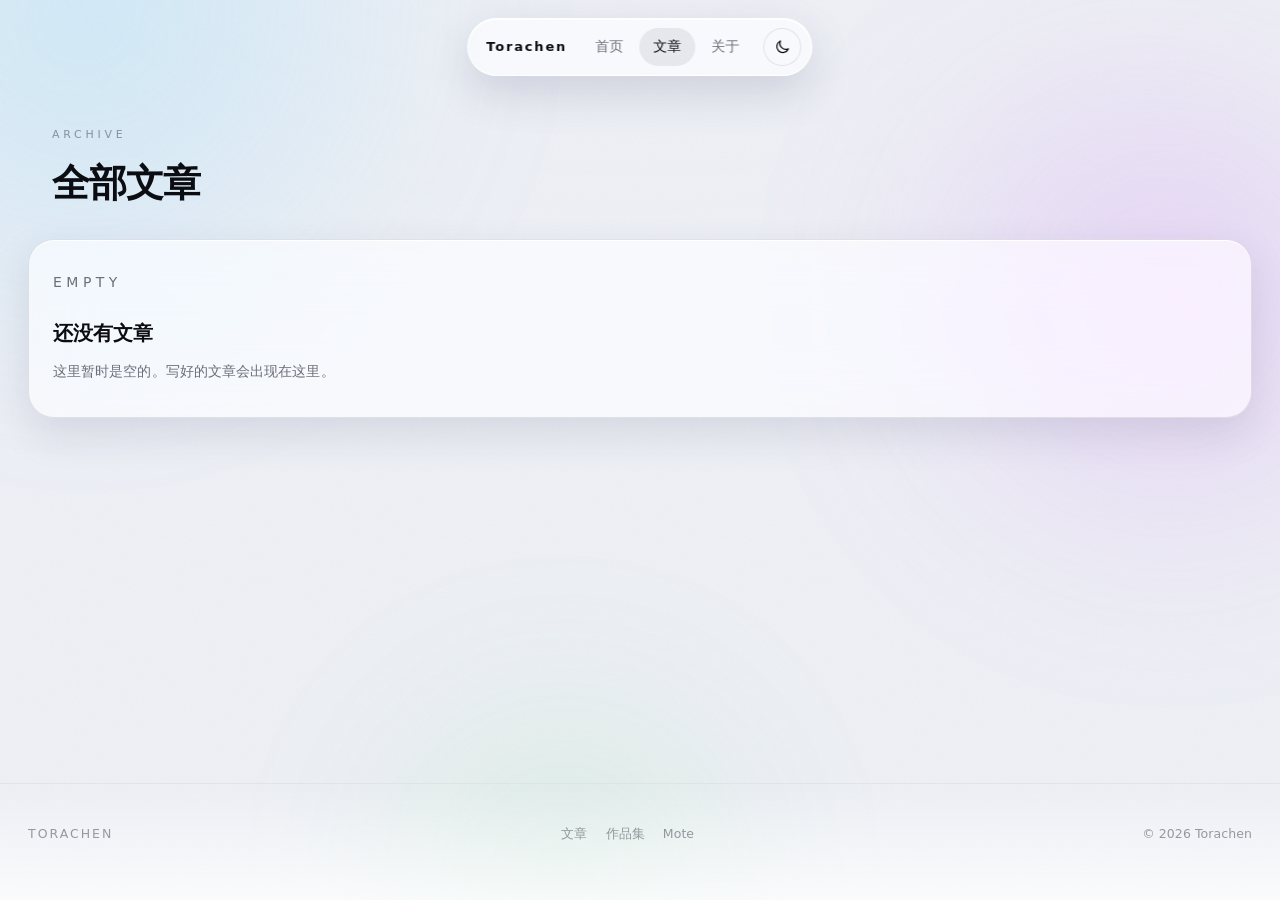
==== blog/index.html @ 9cfd5e5e "New blog home with iOS-style hero; move portfolio to /portfolio/" ====
<!DOCTYPE html>
<html lang="zh-CN">
<head>
<meta charset="utf-8">
<meta name="build" content="20261121030124">
<meta name="viewport" content="width=device-width,initial-scale=1,viewport-fit=cover">
<title>Torachen · 全部文章</title>
<meta name="description" content="浏览器、界面与手绘。记录产品设计、工程实践与反复打磨的细节。">
<meta name="theme-color" content="#07080b">
<meta property="og:title" content="Torachen · 全部文章">
<meta property="og:description" content="浏览器、界面与手绘。记录产品设计、工程实践与反复打磨的细节。">
<meta property="og:type" content="website">
<link rel="icon" href="/assets/favicon.svg" type="image/svg+xml">
<link rel="stylesheet" href="/assets/site.css?v=20261121030124">
<link rel="stylesheet" href="/assets/pygments.css?v=20261121030124">
<script>try{var t=localStorage.getItem('theme');if(!t){t=(window.matchMedia&&matchMedia('(prefers-color-scheme: light)').matches)?'light':'dark';}document.documentElement.dataset.theme=t;}catch(e){document.documentElement.dataset.theme='dark';}</script>

</head>
<body class="">
<div class="site-bg" aria-hidden="true">
  <span class="blob b1"></span><span class="blob b2"></span><span class="blob b3"></span>
  <span class="grain"></span>
</div>
<header class="island" id="island">
  <a class="brand" href="/" aria-label="返回首页"><b>Torachen</b></a>
  <nav class="links" aria-label="主导航">
    <a href="/">首页</a>
    <a href="/blog/">文章</a>
    <a href="/#about">关于</a>
  </nav>
  <button class="theme" id="themeToggle" type="button" aria-label="切换深浅色">
    <svg viewBox="0 0 24 24" width="18" height="18" aria-hidden="true"><path class="sun" d="M12 4V2m0 20v-2m8-8h2M2 12h2m13.66-5.66 1.42-1.42M4.92 19.08l1.42-1.42m0-11.32L4.92 4.92m14.16 14.16-1.42-1.42" stroke="currentColor" stroke-width="1.7" stroke-linecap="round"/><circle class="sun" cx="12" cy="12" r="4" stroke="currentColor" stroke-width="1.7" fill="none"/><path class="moon" d="M20 14.5A8 8 0 0 1 9.5 4a8 8 0 1 0 10.5 10.5Z" stroke="currentColor" stroke-width="1.7" fill="none" stroke-linejoin="round"/></svg>
  </button>
</header>

<main class="page">
  <section class="list-head">
    <p class="eyebrow reveal">ARCHIVE</p>
    <h1 class="reveal" style="--i:1">全部文章</h1>
    
  </section>
  <div class="posts" id="posts">
    <div class="empty-state glass reveal">
  <p class="kicker">EMPTY</p>
  <h3>还没有文章</h3>
  <p>这里暂时是空的。写好的文章会出现在这里。</p>
</div>
  </div>
  <p class="empty" id="empty" hidden>没有找到匹配的文章，换个关键词试试。</p>
  <div class="list-json" id="json" data-src="/data/posts.json"></div>
</main>
<footer class="footer">
  <div class="footer-inner">
    <div class="f-brand">TORACHEN</div>
    <div class="f-links">
      <a href="/blog/">文章</a><a href="/portfolio/">作品集</a><a href="https://toracheng.github.io/Mote" target="_blank" rel="noopener">Mote</a>
    </div>
    <div class="f-copy">© 2026 Torachen</div>
  </div>
</footer>
<script src="/assets/site.js?v=20261121030124" defer></script>
</body>
</html>
---- assets/site.css ----
/* ============================================================
   TorachenG — liquid-glass blog
   iOS 26/27 flavoured: frosted layers, specular edges, springs
   ============================================================ */
:root{
  --bg:#06070a;
  --bg-soft:#0a0c11;
  --text:#f5f7fc;
  --muted:rgba(236,241,255,.64);
  --faint:rgba(236,241,255,.4);
  --line:rgba(255,255,255,.1);
  --glass:rgba(255,255,255,.055);
  --glass-2:rgba(255,255,255,.1);
  --glass-3:rgba(255,255,255,.16);
  --accent:#5ac8fa;
  --accent-2:#bf5af2;
  --mint:#30d158;
  --orange:#ff9f0a;
  --shadow:0 30px 80px rgba(0,0,0,.55);
  --radius:28px;
  --spring:cubic-bezier(.34,1.56,.64,1);
  --spring-soft:cubic-bezier(.22,.9,.24,1);
  --ease-out:cubic-bezier(.22,.61,.36,1);
  --nav-h:58px;
  --maxw:1720px;
}
html[data-theme="light"]{
  --bg:#eef0f6;
  --bg-soft:#f7f8fc;
  --text:#0b0d12;
  --muted:rgba(22,26,38,.62);
  --faint:rgba(22,26,38,.42);
  --line:rgba(18,22,34,.1);
  --glass:rgba(255,255,255,.62);
  --glass-2:rgba(255,255,255,.78);
  --glass-3:rgba(255,255,255,.9);
  --shadow:0 26px 70px rgba(31,40,72,.16);
}
*{margin:0;padding:0;box-sizing:border-box}
[hidden]{display:none!important}
html{-webkit-text-size-adjust:100%}
body{
  display:flex;flex-direction:column;min-height:100vh;
  background:var(--bg);color:var(--text);
  font-family:-apple-system,BlinkMacSystemFont,"SF Pro Text","Segoe UI Variable","Segoe UI","PingFang SC","Hiragino Sans GB","Microsoft YaHei",system-ui,sans-serif;
  font-size:16px;line-height:1.6;letter-spacing:.005em;
  -webkit-font-smoothing:antialiased;text-rendering:optimizeLegibility;
  overflow-x:hidden;min-height:100vh;
}
a{color:inherit;text-decoration:none}
::selection{background:rgba(90,200,250,.32)}
:focus-visible{outline:2px solid var(--accent);outline-offset:3px;border-radius:8px}

/* ---------- ambient background ---------- */
.site-bg{position:fixed;inset:0;z-index:0;overflow:hidden;pointer-events:none;background:radial-gradient(120% 90% at 50% -20%,rgba(255,255,255,.05),transparent 60%)}
.blob{position:absolute;border-radius:50%;filter:blur(90px);opacity:.55;will-change:transform}
.b1{width:52vw;height:52vw;left:-12vw;top:-18vw;background:radial-gradient(circle at 35% 35%,rgba(90,200,250,.55),rgba(90,200,250,0) 65%);animation:drift1 26s ease-in-out infinite alternate}
.b2{width:46vw;height:46vw;right:-10vw;top:6vh;background:radial-gradient(circle at 60% 40%,rgba(191,90,242,.45),rgba(191,90,242,0) 65%);animation:drift2 30s ease-in-out infinite alternate}
.b3{width:40vw;height:40vw;left:24vw;bottom:-18vw;background:radial-gradient(circle at 50% 50%,rgba(48,209,88,.28),rgba(48,209,88,0) 65%);animation:drift3 34s ease-in-out infinite alternate}
html[data-theme="light"] .blob{opacity:.5}
html[data-theme="light"] .b1{background:radial-gradient(circle at 35% 35%,rgba(90,200,250,.5),rgba(90,200,250,0) 65%)}
@keyframes drift1{from{transform:translate3d(0,0,0) scale(1)}to{transform:translate3d(6vw,4vh,0) scale(1.12)}}
@keyframes drift2{from{transform:translate3d(0,0,0) scale(1.1)}to{transform:translate3d(-5vw,6vh,0) scale(.95)}}
@keyframes drift3{from{transform:translate3d(0,0,0) scale(.95)}to{transform:translate3d(4vw,-5vh,0) scale(1.1)}}
.grain{position:absolute;inset:0;opacity:.05;mix-blend-mode:overlay;
  background-image:url("data:image/svg+xml,%3Csvg xmlns='http://www.w3.org/2000/svg' width='140' height='140'%3E%3Cfilter id='n'%3E%3CfeTurbulence type='fractalNoise' baseFrequency='.9' numOctaves='3'/%3E%3C/filter%3E%3Crect width='100%25' height='100%25' filter='url(%23n)'/%3E%3C/svg%3E")}

/* ---------- glass primitives ---------- */
.glass{
  position:relative;background:var(--glass);
  -webkit-backdrop-filter:blur(30px) saturate(180%);
  backdrop-filter:blur(30px) saturate(180%);
  border:1px solid var(--line);
  border-radius:var(--radius);
  box-shadow:inset 0 1px 0 rgba(255,255,255,.18),0 18px 50px rgba(0,0,0,.35);
}
html[data-theme="light"] .glass{box-shadow:inset 0 1px 0 #fff,0 16px 40px rgba(40,50,90,.12)}

/* ---------- island nav ---------- */
.island{
  position:fixed;z-index:50;left:50%;top:18px;transform:translateX(-50%);
  display:flex;align-items:center;gap:6px;padding:8px 10px 8px 18px;
  height:var(--nav-h);border-radius:999px;
  background:rgba(18,20,28,.5);
  -webkit-backdrop-filter:blur(26px) saturate(200%);
  backdrop-filter:blur(26px) saturate(200%);
  border:1px solid rgba(255,255,255,.12);
  box-shadow:0 18px 50px rgba(0,0,0,.45),inset 0 1px 0 rgba(255,255,255,.25);
  transition:height .45s var(--spring-soft),top .45s var(--spring-soft),background .45s,padding .45s var(--spring-soft),box-shadow .45s;
  will-change:height,top;
}
html[data-theme="light"] .island{background:rgba(255,255,255,.62);border-color:rgba(255,255,255,.9);box-shadow:0 16px 44px rgba(40,50,90,.16),inset 0 1px 0 #fff}
.island.scrolled{top:10px;height:48px;padding:5px 8px 5px 14px;background:rgba(14,16,22,.72);box-shadow:0 22px 60px rgba(0,0,0,.55),inset 0 1px 0 rgba(255,255,255,.22)}
html[data-theme="light"] .island.scrolled{background:rgba(255,255,255,.82)}
.brand{display:flex;align-items:center;gap:9px;font-size:13px;letter-spacing:.14em;font-weight:500;padding-right:8px}
.brand b{font-weight:600}
.brand-dot{width:9px;height:9px;border-radius:50%;background:linear-gradient(140deg,var(--accent),var(--accent-2));box-shadow:0 0 16px rgba(90,200,250,.8)}
.links{display:flex;align-items:center;gap:2px}
.links a{position:relative;padding:8px 14px;border-radius:999px;font-size:13.5px;color:var(--muted);white-space:nowrap;transition:color .25s,background .25s,transform .25s var(--spring)}
.links a.active{color:var(--text);background:rgba(255,255,255,.1)}
html[data-theme="light"] .links a.active{background:rgba(20,30,60,.08)}
.links a:hover{color:var(--text);background:rgba(255,255,255,.08);transform:translateY(-1px)}
html[data-theme="light"] .links a:hover{background:rgba(20,30,60,.06)}
.theme{margin-left:4px;width:38px;height:38px;border-radius:50%;border:1px solid var(--line);background:rgba(255,255,255,.06);color:var(--text);display:grid;place-items:center;cursor:pointer;transition:transform .3s var(--spring),background .25s}
.theme:hover{transform:rotate(-12deg) scale(1.06);background:rgba(255,255,255,.12)}
.theme:active{transform:scale(.92)}
html[data-theme="dark"] .theme .moon{display:none}
html[data-theme="light"] .theme .sun{display:none}


/* ---------- layout ---------- */
main{position:relative;z-index:1;flex:1 0 auto;width:100%}
.hero{max-width:var(--maxw);margin:0 auto;padding:clamp(120px,16vh,180px) 28px 40px}
.eyebrow{font-size:11px;letter-spacing:.34em;text-transform:uppercase;color:var(--faint);display:flex;align-items:center;gap:10px}
.eyebrow span{color:var(--accent)}
.hero h1{
  margin:22px 0 22px;font-weight:600;letter-spacing:-.035em;line-height:1.04;
  font-size:clamp(44px,6.6vw,88px);
  background:linear-gradient(180deg,#fff 30%,rgba(255,255,255,.86));
  -webkit-background-clip:text;background-clip:text;color:transparent;
}
html[data-theme="light"] .hero h1{background:linear-gradient(180deg,#0b0d12 30%,rgba(11,13,18,.8));-webkit-background-clip:text;background-clip:text}
.lede{color:var(--muted);font-size:clamp(15px,1.5vw,18px);max-width:620px;line-height:1.75}
.actions{display:grid;grid-template-columns:repeat(4,minmax(0,1fr));gap:14px;margin-top:44px;max-width:1300px}

/* ---------- action cards ---------- */
.action-card{
  position:relative;display:flex;align-items:center;gap:16px;padding:20px 22px;border-radius:26px;overflow:hidden;
  background:var(--glass);border:1px solid var(--line);
  -webkit-backdrop-filter:blur(28px) saturate(180%);backdrop-filter:blur(28px) saturate(180%);
  box-shadow:inset 0 1px 0 rgba(255,255,255,.18),0 18px 50px rgba(0,0,0,.35);
  transition:transform .5s var(--spring),box-shadow .5s,border-color .4s,background .4s;
  transform-style:preserve-3d;
}
.action-card::after{
  content:"";position:absolute;inset:0;border-radius:inherit;pointer-events:none;opacity:0;
  background:radial-gradient(320px circle at var(--mx,50%) var(--my,50%),rgba(255,255,255,.22),transparent 70%);
  transition:opacity .45s;
}
.action-card:hover{transform:translateY(-6px) scale(1.015);border-color:rgba(255,255,255,.26);box-shadow:inset 0 1px 0 rgba(255,255,255,.3),0 34px 80px rgba(0,0,0,.5)}
.action-card:hover::after{opacity:1}
.action-card:active{transform:translateY(-2px) scale(.985)}
html[data-theme="light"] .action-card{background:var(--glass-2);box-shadow:inset 0 1px 0 #fff,0 16px 40px rgba(40,50,90,.12);border-color:rgba(255,255,255,.9)}
.ac-glow{position:absolute;inset:-40% -10%;background:radial-gradient(60% 60% at 30% 20%,rgba(90,200,250,.16),transparent 70%);opacity:.8;pointer-events:none}
.ac-icon{width:46px;height:46px;flex:0 0 auto;border-radius:14px;display:grid;place-items:center;color:#fff;background:linear-gradient(140deg,rgba(90,200,250,.9),rgba(191,90,242,.85));box-shadow:0 10px 26px rgba(90,200,250,.35),inset 0 1px 0 rgba(255,255,255,.5)}
.ac-icon img{width:30px;height:30px;object-fit:contain;display:block}
.ac-icon.portfolio{color:#0b0d12;background:#fff;box-shadow:inset 0 0 0 1px rgba(0,0,0,.05),0 10px 24px rgba(0,0,0,.35)}
html[data-theme="light"] .ac-icon.portfolio{box-shadow:inset 0 0 0 1px rgba(18,24,40,.09),0 10px 22px rgba(40,50,90,.16)}
.ac-icon.github{color:#181717;background:#fff;box-shadow:inset 0 0 0 1px rgba(0,0,0,.05),0 10px 24px rgba(0,0,0,.35)}
.ac-icon.bilibili{color:#00a1d6;background:#fff;box-shadow:inset 0 0 0 1px rgba(0,0,0,.05),0 10px 24px rgba(0,0,0,.35)}
html[data-theme="light"] .ac-icon.github,html[data-theme="light"] .ac-icon.bilibili{box-shadow:inset 0 0 0 1px rgba(18,24,40,.09),0 10px 22px rgba(40,50,90,.16)}
.ac-icon.mote{background:#fff;box-shadow:inset 0 0 0 1px rgba(0,0,0,.05),0 10px 24px rgba(0,0,0,.35)}
html[data-theme="light"] .ac-icon.mote{background:#fff;box-shadow:inset 0 0 0 1px rgba(18,24,40,.09),0 10px 22px rgba(40,50,90,.16)}
.ac-body{display:flex;flex-direction:column;gap:4px;min-width:0}
.ac-body b{font-size:16.5px;font-weight:600;letter-spacing:.01em}
.ac-body i{font-style:normal;font-size:12px;color:var(--muted);white-space:nowrap;overflow:hidden;text-overflow:ellipsis}
.ac-arrow{margin-left:auto;font-size:15px;color:var(--faint);transition:transform .45s var(--spring),color .3s}
.action-card:hover .ac-arrow{transform:translate(3px,-3px);color:var(--text)}
.action-card.small{padding:16px 18px}
.action-card.small .ac-body b{font-size:15px}

/* ---------- sections ---------- */
.section{max-width:var(--maxw);margin:0 auto;padding:64px 28px}
.section-head{display:flex;align-items:flex-end;justify-content:space-between;gap:20px;margin-bottom:26px}
.section-head>div{padding-left:24px}
.kicker{font-size:11px;letter-spacing:.32em;color:var(--faint);text-transform:uppercase;margin-bottom:12px}
.section h2,.page h1{font-size:clamp(26px,3.2vw,38px);font-weight:600;letter-spacing:-.025em;line-height:1.15}
.more{font-size:13.5px;color:var(--muted);display:inline-flex;align-items:center;gap:8px;padding:10px 16px;border-radius:999px;border:1px solid var(--line);transition:transform .4s var(--spring),color .3s,background .3s}
.more span{transition:transform .4s var(--spring)}
.more:hover{color:var(--text);background:var(--glass);transform:translateY(-2px)}
.more:hover span{transform:translateX(4px)}

/* ---------- post cards ---------- */
.posts{display:grid;grid-template-columns:repeat(4,minmax(0,1fr));gap:16px}
.post-card{position:relative;border-radius:26px;border:1px solid var(--line);background:var(--glass);overflow:hidden;
  -webkit-backdrop-filter:blur(24px) saturate(170%);backdrop-filter:blur(24px) saturate(170%);
  box-shadow:inset 0 1px 0 rgba(255,255,255,.18),0 18px 50px rgba(0,0,0,.35);
  transition:transform .5s var(--spring),box-shadow .5s,border-color .4s;
}
.post-card::after{content:"";position:absolute;inset:0;pointer-events:none;opacity:0;background:radial-gradient(420px circle at var(--mx,50%) var(--my,50%),rgba(255,255,255,.16),transparent 70%);transition:opacity .4s}
.post-card:hover{transform:translateY(-7px) scale(1.012);border-color:rgba(255,255,255,.24);box-shadow:inset 0 1px 0 rgba(255,255,255,.25),0 36px 80px rgba(0,0,0,.45)}
.post-card:hover::after{opacity:1}
html[data-theme="light"] .post-card{background:var(--glass-2);box-shadow:inset 0 1px 0 #fff,0 16px 40px rgba(40,50,90,.12);border-color:rgba(255,255,255,.9)}
.pc-link{display:flex;flex-direction:column;height:100%;padding:24px;gap:12px}
.pc-meta{display:flex;align-items:center;gap:10px;font-size:11.5px;letter-spacing:.14em;color:var(--faint);text-transform:uppercase}
.pc-meta .dot,.meta .dot{width:3px;height:3px;border-radius:50%;background:currentColor;opacity:.6}
.pc-title{font-size:20px;line-height:1.35;font-weight:600;letter-spacing:-.01em;transition:color .3s}
.pc-excerpt{font-size:13.5px;line-height:1.7;color:var(--muted);flex:1}
.pc-foot{display:flex;align-items:center;justify-content:space-between;gap:12px;margin-top:6px}
.pc-tags{display:flex;flex-wrap:wrap;gap:6px}
.pc-arrow{color:var(--faint);transition:transform .45s var(--spring),color .3s}
.post-card:hover .pc-arrow{transform:translate(3px,-3px);color:var(--text)}

/* ---------- tags ---------- */
.tag{display:inline-flex;align-items:center;padding:4px 10px;border-radius:999px;font-size:11.5px;color:var(--muted);background:rgba(255,255,255,.06);border:1px solid var(--line);transition:background .3s,color .3s,transform .3s var(--spring)}
.tag:hover{color:var(--text);background:rgba(255,255,255,.12);transform:translateY(-1px)}
html[data-theme="light"] .tag{background:rgba(20,30,60,.05)}
.tag.static{pointer-events:none}
.tag-cloud{display:flex;flex-wrap:wrap;gap:10px}
.chip{padding:9px 16px;border-radius:999px;border:1px solid var(--line);background:var(--glass);color:var(--muted);font-size:13px;cursor:pointer;transition:transform .35s var(--spring),background .3s,color .3s,border-color .3s}
.chip:hover{transform:translateY(-2px);color:var(--text);background:rgba(255,255,255,.1)}
.chip.active{color:#05202e;background:linear-gradient(140deg,var(--accent),#7be0ff);border-color:transparent;font-weight:600}
html[data-theme="light"] .chip{background:rgba(255,255,255,.7)}
html[data-theme="light"] .chip.active{color:#05202e}

/* ---------- about ---------- */
.about-card{display:grid;grid-template-columns:1.55fr .45fr;align-items:center;gap:30px;padding:44px;border-radius:32px;border:1px solid var(--line);background:var(--glass);-webkit-backdrop-filter:blur(30px) saturate(170%);backdrop-filter:blur(30px) saturate(170%);box-shadow:inset 0 1px 0 rgba(255,255,255,.18),var(--shadow);overflow:hidden}
.about-text h2{margin-bottom:14px}
.about-text p{color:var(--muted);font-size:15px;line-height:1.85}
.bio p{margin-top:12px}
.bio p:first-child{margin-top:0}
.bio .impress{color:rgba(240,244,255,.86)}
html[data-theme="light"] .bio .impress{color:rgba(16,20,32,.82)}
.socials{display:flex;gap:12px;margin-top:26px}
.btn{display:inline-flex;align-items:center;gap:8px;padding:12px 20px;border-radius:999px;font-size:13.5px;font-weight:500;color:#04121b;background:linear-gradient(140deg,#a6ecff,var(--accent));border:1px solid rgba(255,255,255,.45);box-shadow:inset 0 1px 0 rgba(255,255,255,.55),0 12px 30px rgba(90,200,250,.35);transition:transform .4s var(--spring),box-shadow .4s,border-color .3s}
.btn:hover{transform:translateY(-2px);box-shadow:0 18px 40px rgba(90,200,250,.45)}
.btn:active{transform:scale(.97)}
.btn.ghost{background:var(--glass);color:var(--text);border:1px solid var(--line);box-shadow:inset 0 1px 0 rgba(255,255,255,.12)}
.about-avatar{position:relative;display:grid;place-items:center;padding:8px}
.about-avatar img{display:block;width:min(200px,100%);height:auto;aspect-ratio:1/1;border-radius:50%;object-fit:cover;background:#10131a;
  border:1px solid rgba(255,255,255,.28);
  box-shadow:0 30px 70px rgba(0,0,0,.55),inset 0 0 0 1px rgba(255,255,255,.14);
  transition:transform .6s var(--spring),box-shadow .6s}
.about-avatar::before{content:"";position:absolute;inset:2%;border-radius:50%;z-index:-1;
  background:conic-gradient(from 210deg,rgba(90,200,250,.5),rgba(191,90,242,.45),rgba(48,209,88,.35),rgba(90,200,250,.5));
  filter:blur(34px);opacity:.5}
.about-avatar:hover img{transform:scale(1.02) rotate(-1deg);box-shadow:0 36px 80px rgba(0,0,0,.6),inset 0 0 0 1px rgba(255,255,255,.2)}
html[data-theme="light"] .about-avatar img{border-color:rgba(255,255,255,.9);box-shadow:0 24px 60px rgba(40,50,90,.2),inset 0 0 0 1px #fff}

/* ---------- footer ---------- */
.footer{position:relative;z-index:1;margin-top:auto;padding:40px 28px 56px;border-top:1px solid var(--line);background:linear-gradient(180deg,transparent,rgba(0,0,0,.22))}
html[data-theme="light"] .footer{background:linear-gradient(180deg,transparent,rgba(255,255,255,.75))}
.footer-inner{max-width:var(--maxw);margin:0 auto;display:flex;flex-wrap:wrap;gap:16px 30px;align-items:center;justify-content:space-between;font-size:12.5px;color:var(--faint)}
.f-brand{letter-spacing:.16em;text-transform:uppercase}
.f-brand span{margin:0 8px;color:var(--accent)}
.f-links{display:flex;gap:18px}
.f-links a{transition:color .25s}
.f-links a:hover{color:var(--text)}

/* ---------- archive / search ---------- */
.page{max-width:var(--maxw);margin:0 auto;padding:clamp(110px,14vh,160px) 28px 40px}
.list-head h1{margin:18px 0 14px}
.list-head>.eyebrow,.list-head>h1,.list-head>.lede{padding-left:24px}
.search-wrap{position:relative;margin-top:34px;display:flex;align-items:center;gap:12px;padding:0 18px;height:58px;border-radius:999px;border:1px solid var(--line);background:var(--glass);-webkit-backdrop-filter:blur(28px) saturate(180%);backdrop-filter:blur(28px) saturate(180%);box-shadow:inset 0 1px 0 rgba(255,255,255,.18),0 18px 50px rgba(0,0,0,.3);transition:border-color .3s,box-shadow .3s,transform .4s var(--spring)}
.search-wrap:focus-within{border-color:rgba(90,200,250,.55);box-shadow:inset 0 1px 0 rgba(255,255,255,.25),0 22px 60px rgba(0,0,0,.38),0 0 0 4px rgba(90,200,250,.12);transform:translateY(-1px)}
.search-wrap .s-icon{color:var(--faint);flex:0 0 auto}
.search-wrap input{flex:1;background:none;border:0;outline:none;color:var(--text);font-size:15px;font-family:inherit}
.search-wrap input::placeholder{color:var(--faint)}
.search-wrap kbd{font-family:inherit;font-size:11px;color:var(--faint);border:1px solid var(--line);padding:3px 7px;border-radius:7px}
.chips{display:flex;flex-wrap:wrap;gap:8px;margin-top:18px}
.list-head + .posts{margin-top:34px}
#empty{padding:60px 0;text-align:center;color:var(--faint)}
.hidden{display:none!important}


/* ---------- empty state ---------- */
.empty-state{grid-column:1/-1;display:flex;flex-direction:column;align-items:flex-start;gap:10px;padding:30px 24px 32px;border-radius:26px}
.empty-state h3{font-size:20px;font-weight:600}
.empty-state p{color:var(--muted);font-size:14px;max-width:520px;line-height:1.8}
.empty-state .btn{margin-top:10px}

/* ---------- article ---------- */
.progress{position:fixed;left:0;top:0;height:2px;width:0;z-index:60;background:linear-gradient(90deg,var(--accent),var(--accent-2));box-shadow:0 0 12px rgba(90,200,250,.7)}
.article-wrap{position:relative;z-index:1;max-width:var(--maxw);margin:0 auto;padding:clamp(110px,14vh,150px) 28px 20px}
.article-head{max-width:1160px}
.back{font-size:12.5px;color:var(--faint);transition:color .25s}
.back:hover{color:var(--text)}
.article-head h1{font-size:clamp(32px,4.4vw,54px);line-height:1.12;letter-spacing:-.03em;font-weight:600;margin:18px 0 20px}
.meta{display:flex;align-items:center;flex-wrap:wrap;gap:10px;font-size:12px;color:var(--faint);letter-spacing:.1em;text-transform:uppercase}
.meta .tag{text-transform:none;letter-spacing:0}
.article-body{display:grid;grid-template-columns:minmax(0,1fr) 240px;gap:64px;margin-top:40px;align-items:start}
.prose{max-width:1280px;font-size:17px;line-height:1.9;color:rgba(240,244,255,.88)}
html[data-theme="light"] .prose{color:rgba(16,20,32,.88)}
.prose h2{font-size:26px;line-height:1.3;letter-spacing:-.02em;margin:52px 0 16px;font-weight:600;color:var(--text)}
.prose h3{font-size:20px;margin:34px 0 12px;font-weight:600;color:var(--text)}
.prose p{margin:16px 0}
.prose a{color:var(--accent);text-decoration:underline;text-decoration-color:rgba(90,200,250,.35);text-underline-offset:3px;transition:text-decoration-color .25s}
.prose a:hover{text-decoration-color:var(--accent)}
.prose ul,.prose ol{margin:16px 0 16px 4px;padding-left:22px}
.prose li{margin:8px 0}
.prose li::marker{color:var(--accent)}
.prose blockquote{margin:26px 0;padding:16px 20px;border-left:2px solid var(--accent);border-radius:0 14px 14px 0;background:rgba(90,200,250,.07);color:var(--muted)}
.prose code{font-family:ui-monospace,SFMono-Regular,"SF Mono",Menlo,Consolas,monospace;font-size:.9em;padding:2px 6px;border-radius:6px;background:rgba(255,255,255,.08);border:1px solid var(--line)}
.hl{background:transparent!important;padding:0!important;margin:0!important}
.prose pre{margin:22px 0;padding:20px 22px;border-radius:18px;overflow:auto;background:#0b0e14;color:#e6edf3;border:1px solid rgba(255,255,255,.08);box-shadow:inset 0 1px 0 rgba(255,255,255,.06),0 18px 40px rgba(0,0,0,.35)}
html[data-theme="light"] .prose pre{background:#0b0e14;color:#e6edf3}
.prose pre code{background:none;border:0;padding:0;font-size:13.5px;line-height:1.75;color:inherit}
.prose img{max-width:100%;border-radius:18px;margin:22px 0}
.prose hr{border:0;height:1px;background:var(--line);margin:44px 0}
.prose table{width:100%;border-collapse:collapse;margin:22px 0;font-size:14.5px}
.prose th,.prose td{padding:10px 12px;border-bottom:1px solid var(--line);text-align:left}
.prose th{color:var(--faint);font-weight:500;font-size:12px;letter-spacing:.08em;text-transform:uppercase}
.toc{position:sticky;top:96px;font-size:13px;color:var(--muted);border-left:1px solid var(--line);padding-left:18px}
.toc-title{font-size:10.5px;letter-spacing:.3em;text-transform:uppercase;color:var(--faint);margin-bottom:12px}
.toc ul{list-style:none;padding:0;margin:0}
.toc ul ul{padding-left:12px;margin-top:4px}
.toc li{margin:7px 0}
.toc a{color:var(--muted);transition:color .25s}
.toc a:hover{color:var(--text)}
.pager{display:grid;grid-template-columns:1fr 1fr;gap:16px;margin:72px 0 40px;max-width:1160px}
.pager-link{display:flex;flex-direction:column;gap:8px;padding:22px 24px;border-radius:22px;border:1px solid var(--line);background:var(--glass);-webkit-backdrop-filter:blur(20px) saturate(160%);backdrop-filter:blur(20px) saturate(160%);transition:transform .45s var(--spring),border-color .3s,background .3s}
.pager-link:hover{transform:translateY(-4px);border-color:rgba(255,255,255,.24);background:rgba(255,255,255,.08)}
.pager-link span{font-size:11px;letter-spacing:.2em;text-transform:uppercase;color:var(--faint)}
.pager-link b{font-size:15px;font-weight:500;line-height:1.4}
.pager-link.next{text-align:right;align-items:flex-end}


/* article figures (image layout) */
.prose .fig{display:flex;flex-direction:column;gap:10px;margin:28px 0}
.prose .fig img{width:100%;border-radius:16px;margin:0;display:block}
.prose .fig figcaption{font-size:13px;color:var(--faint);text-align:center}
.prose .fig-center{align-items:center}
.prose .fig-center figcaption{text-align:center}
.prose .fig-left{align-items:flex-start}
.prose .fig-left figcaption{text-align:left}
.prose .fig-right{align-items:flex-end}
.prose .fig-right figcaption{text-align:right}
.prose .fig-25 img{width:25%}
.prose .fig-40 img{width:40%}
.prose .fig-60 img{width:60%}
.prose .fig-75 img{width:75%}
.prose .fig-100 img{width:100%}

/* ---------- misc pages ---------- */
.notfound{min-height:70vh;display:flex;flex-direction:column;justify-content:center}
.notfound h1{font-size:clamp(40px,6vw,72px);margin:16px 0 14px}
.notfound .actions{max-width:640px}

/* ---------- reveal ---------- */
.reveal{opacity:0;translate:0 28px;scale:.985}
.reveal.in{animation:riseIn .9s var(--spring-soft) both;animation-delay:calc(var(--i,0)*80ms)}
@keyframes riseIn{from{opacity:0;translate:0 28px;scale:.985}to{opacity:1;translate:0 0;scale:1}}

/* ---------- view transitions ---------- */
@view-transition{navigation:auto}
::view-transition-old(root){animation:vtOut .28s ease both}
::view-transition-new(root){animation:vtIn .5s var(--spring-soft) both}
@keyframes vtOut{to{opacity:0;transform:translateY(-10px) scale(.995)}}
@keyframes vtIn{from{opacity:0;transform:translateY(16px) scale(.995)}}

/* ---------- responsive ---------- */
@media (max-width:1180px){
  .actions{grid-template-columns:repeat(2,minmax(0,1fr));max-width:760px}
}
@media (max-width:1100px){
  .posts{grid-template-columns:repeat(3,minmax(0,1fr))}
}
@media (max-width:880px){
  .posts{grid-template-columns:repeat(2,minmax(0,1fr))}
  .article-body{grid-template-columns:minmax(0,1fr)}
  .toc{display:none}
  .about-card{grid-template-columns:1fr;padding:32px}
  .about-orb{height:200px}
}
@media (max-width:640px){
  .island{padding:6px 8px 6px 14px;height:52px}
  .island .links a{padding:7px 10px;font-size:12.5px}
  .brand b{display:none}
  .hero{padding-top:112px}
  .actions{grid-template-columns:1fr;max-width:100%}
  .posts{grid-template-columns:1fr}
  .section{padding:48px 20px}
  .page,.article-wrap{padding-left:20px;padding-right:20px}
  .pager{grid-template-columns:1fr}
  .pager-link.next{text-align:left;align-items:flex-start}
  .footer-inner{flex-direction:column;align-items:flex-start}
  .wide-only{display:none}
}
@media (max-width:430px){
  .hero h1{font-size:40px;letter-spacing:-.03em}
  .island{gap:2px;padding:5px 6px 5px 12px}
  .island .links a{padding:7px 8px;font-size:12px}
  .theme{width:34px;height:34px}
}
@media (prefers-reduced-motion:reduce){
  .reveal{opacity:1;translate:none;scale:none}
  .reveal.in{animation:none}
  .blob,.about-orb{animation:none}
  ::view-transition-old(root),::view-transition-new(root){animation:none}
}
---- assets/pygments.css ----
pre { line-height: 125%; }
td.linenos .normal { color: #6e7681; background-color: #0d1117; padding-left: 5px; padding-right: 5px; }
span.linenos { color: #6e7681; background-color: #0d1117; padding-left: 5px; padding-right: 5px; }
td.linenos .special { color: #e6edf3; background-color: #6e7681; padding-left: 5px; padding-right: 5px; }
span.linenos.special { color: #e6edf3; background-color: #6e7681; padding-left: 5px; padding-right: 5px; }
.hl .hll { background-color: #6e7681 }
.hl { background: #0d1117; color: #E6EDF3 }
.hl .c { color: #8B949E; font-style: italic } /* Comment */
.hl .err { color: #F85149 } /* Error */
.hl .esc { color: #E6EDF3 } /* Escape */
.hl .g { color: #E6EDF3 } /* Generic */
.hl .k { color: #FF7B72 } /* Keyword */
.hl .l { color: #A5D6FF } /* Literal */
.hl .n { color: #E6EDF3 } /* Name */
.hl .o { color: #FF7B72; font-weight: bold } /* Operator */
.hl .x { color: #E6EDF3 } /* Other */
.hl .p { color: #E6EDF3 } /* Punctuation */
.hl .ch { color: #8B949E; font-style: italic } /* Comment.Hashbang */
.hl .cm { color: #8B949E; font-style: italic } /* Comment.Multiline */
.hl .cp { color: #8B949E; font-weight: bold; font-style: italic } /* Comment.Preproc */
.hl .cpf { color: #8B949E; font-style: italic } /* Comment.PreprocFile */
.hl .c1 { color: #8B949E; font-style: italic } /* Comment.Single */
.hl .cs { color: #8B949E; font-weight: bold; font-style: italic } /* Comment.Special */
.hl .gd { color: #FFA198; background-color: #490202 } /* Generic.Deleted */
.hl .ge { color: #E6EDF3; font-style: italic } /* Generic.Emph */
.hl .ges { color: #E6EDF3; font-weight: bold; font-style: italic } /* Generic.EmphStrong */
.hl .gr { color: #FFA198 } /* Generic.Error */
.hl .gh { color: #79C0FF; font-weight: bold } /* Generic.Heading */
.hl .gi { color: #56D364; background-color: #0F5323 } /* Generic.Inserted */
.hl .go { color: #8B949E } /* Generic.Output */
.hl .gp { color: #8B949E } /* Generic.Prompt */
.hl .gs { color: #E6EDF3; font-weight: bold } /* Generic.Strong */
.hl .gu { color: #79C0FF } /* Generic.Subheading */
.hl .gt { color: #FF7B72 } /* Generic.Traceback */
.hl .g-Underline { color: #E6EDF3; text-decoration: underline } /* Generic.Underline */
.hl .kc { color: #79C0FF } /* Keyword.Constant */
.hl .kd { color: #FF7B72 } /* Keyword.Declaration */
.hl .kn { color: #FF7B72 } /* Keyword.Namespace */
.hl .kp { color: #79C0FF } /* Keyword.Pseudo */
.hl .kr { color: #FF7B72 } /* Keyword.Reserved */
.hl .kt { color: #FF7B72 } /* Keyword.Type */
.hl .ld { color: #79C0FF } /* Literal.Date */
.hl .m { color: #A5D6FF } /* Literal.Number */
.hl .s { color: #A5D6FF } /* Literal.String */
.hl .na { color: #E6EDF3 } /* Name.Attribute */
.hl .nb { color: #E6EDF3 } /* Name.Builtin */
.hl .nc { color: #F0883E; font-weight: bold } /* Name.Class */
.hl .no { color: #79C0FF; font-weight: bold } /* Name.Constant */
.hl .nd { color: #D2A8FF; font-weight: bold } /* Name.Decorator */
.hl .ni { color: #FFA657 } /* Name.Entity */
.hl .ne { color: #F0883E; font-weight: bold } /* Name.Exception */
.hl .nf { color: #D2A8FF; font-weight: bold } /* Name.Function */
.hl .nl { color: #79C0FF; font-weight: bold } /* Name.Label */
.hl .nn { color: #FF7B72 } /* Name.Namespace */
.hl .nx { color: #E6EDF3 } /* Name.Other */
.hl .py { color: #79C0FF } /* Name.Property */
.hl .nt { color: #7EE787 } /* Name.Tag */
.hl .nv { color: #79C0FF } /* Name.Variable */
.hl .ow { color: #FF7B72; font-weight: bold } /* Operator.Word */
.hl .pm { color: #E6EDF3 } /* Punctuation.Marker */
.hl .w { color: #6E7681 } /* Text.Whitespace */
.hl .mb { color: #A5D6FF } /* Literal.Number.Bin */
.hl .mf { color: #A5D6FF } /* Literal.Number.Float */
.hl .mh { color: #A5D6FF } /* Literal.Number.Hex */
.hl .mi { color: #A5D6FF } /* Literal.Number.Integer */
.hl .mo { color: #A5D6FF } /* Literal.Number.Oct */
.hl .sa { color: #79C0FF } /* Literal.String.Affix */
.hl .sb { color: #A5D6FF } /* Literal.String.Backtick */
.hl .sc { color: #A5D6FF } /* Literal.String.Char */
.hl .dl { color: #79C0FF } /* Literal.String.Delimiter */
.hl .sd { color: #A5D6FF } /* Literal.String.Doc */
.hl .s2 { color: #A5D6FF } /* Literal.String.Double */
.hl .se { color: #79C0FF } /* Literal.String.Escape */
.hl .sh { color: #79C0FF } /* Literal.String.Heredoc */
.hl .si { color: #A5D6FF } /* Literal.String.Interpol */
.hl .sx { color: #A5D6FF } /* Literal.String.Other */
.hl .sr { color: #79C0FF } /* Literal.String.Regex */
.hl .s1 { color: #A5D6FF } /* Literal.String.Single */
.hl .ss { color: #A5D6FF } /* Literal.String.Symbol */
.hl .bp { color: #E6EDF3 } /* Name.Builtin.Pseudo */
.hl .fm { color: #D2A8FF; font-weight: bold } /* Name.Function.Magic */
.hl .vc { color: #79C0FF } /* Name.Variable.Class */
.hl .vg { color: #79C0FF } /* Name.Variable.Global */
.hl .vi { color: #79C0FF } /* Name.Variable.Instance */
.hl .vm { color: #79C0FF } /* Name.Variable.Magic */
.hl .il { color: #A5D6FF } /* Literal.Number.Integer.Long */
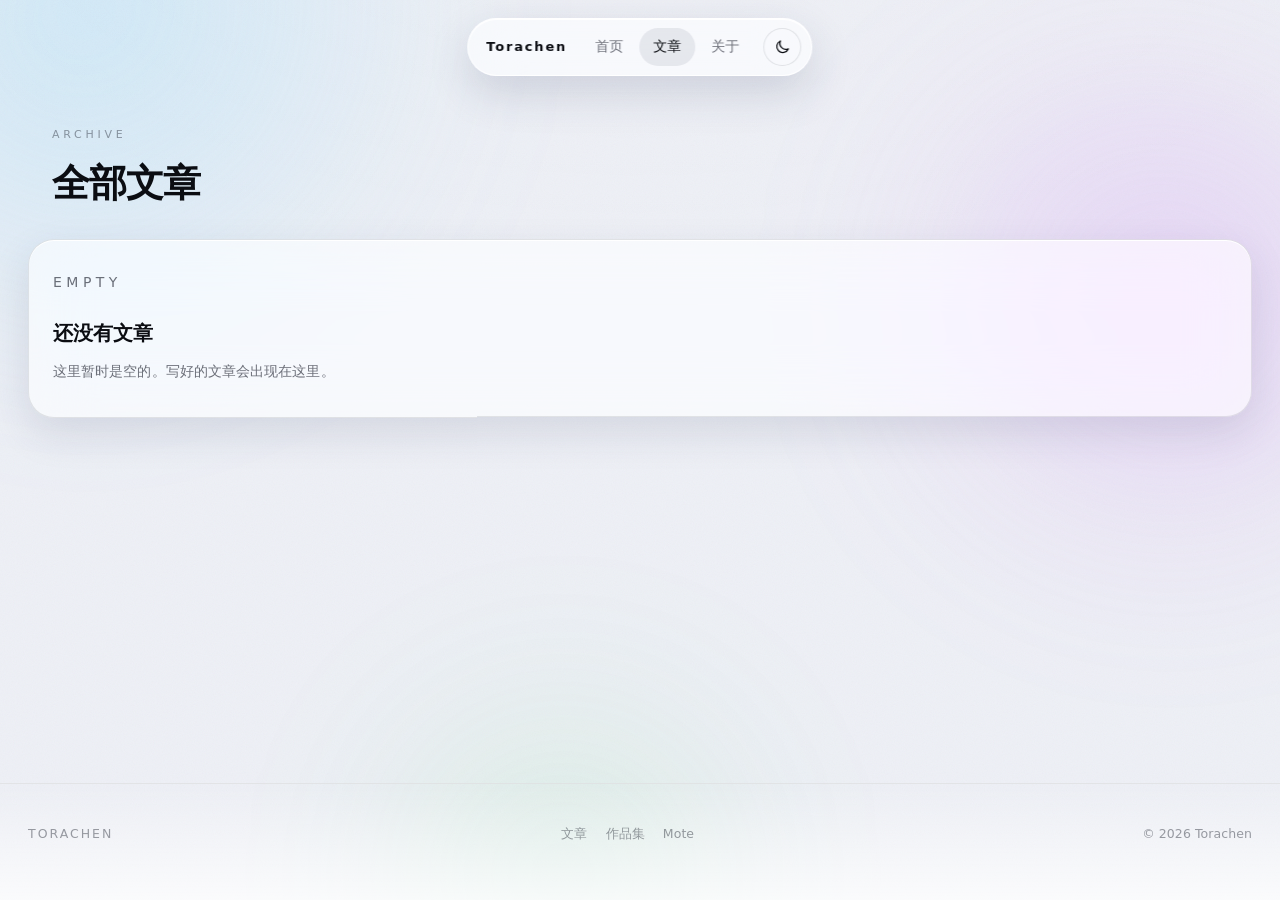
==== commit 2a22ee53: "New blog home with iOS-style hero; move portfolio to /portfolio/" ====
--- a/blog/index.html
+++ b/blog/index.html
@@ -2,7 +2,7 @@
 <html lang="zh-CN">
 <head>
 <meta charset="utf-8">
-<meta name="build" content="20261121030124">
+<meta name="build" content="20261121031711">
 <meta name="viewport" content="width=device-width,initial-scale=1,viewport-fit=cover">
 <title>Torachen · 全部文章</title>
 <meta name="description" content="浏览器、界面与手绘。记录产品设计、工程实践与反复打磨的细节。">
@@ -11,8 +11,8 @@
 <meta property="og:description" content="浏览器、界面与手绘。记录产品设计、工程实践与反复打磨的细节。">
 <meta property="og:type" content="website">
 <link rel="icon" href="/assets/favicon.svg" type="image/svg+xml">
-<link rel="stylesheet" href="/assets/site.css?v=20261121030124">
-<link rel="stylesheet" href="/assets/pygments.css?v=20261121030124">
+<link rel="stylesheet" href="/assets/site.css?v=20261121031711">
+<link rel="stylesheet" href="/assets/pygments.css?v=20261121031711">
 <script>try{var t=localStorage.getItem('theme');if(!t){t=(window.matchMedia&&matchMedia('(prefers-color-scheme: light)').matches)?'light':'dark';}document.documentElement.dataset.theme=t;}catch(e){document.documentElement.dataset.theme='dark';}</script>
 
 </head>
@@ -58,6 +58,6 @@
     <div class="f-copy">© 2026 Torachen</div>
   </div>
 </footer>
-<script src="/assets/site.js?v=20261121030124" defer></script>
+<script src="/assets/site.js?v=20261121031711" defer></script>
 </body>
 </html>
--- a/assets/site.css
+++ b/assets/site.css
@@ -332,9 +332,6 @@
 @keyframes riseIn{from{opacity:0;translate:0 28px;scale:.985}to{opacity:1;translate:0 0;scale:1}}
 
 /* ---------- view transitions ---------- */
-@view-transition{navigation:auto}
-::view-transition-old(root){animation:vtOut .28s ease both}
-::view-transition-new(root){animation:vtIn .5s var(--spring-soft) both}
 @keyframes vtOut{to{opacity:0;transform:translateY(-10px) scale(.995)}}
 @keyframes vtIn{from{opacity:0;transform:translateY(16px) scale(.995)}}
 
@@ -353,9 +350,9 @@
   .about-orb{height:200px}
 }
 @media (max-width:640px){
-  .island{padding:6px 8px 6px 14px;height:52px}
+  .island{padding:6px 10px;height:52px}
   .island .links a{padding:7px 10px;font-size:12.5px}
-  .brand b{display:none}
+  .island .brand{display:none}
   .hero{padding-top:112px}
   .actions{grid-template-columns:1fr;max-width:100%}
   .posts{grid-template-columns:1fr}
@@ -368,7 +365,7 @@
 }
 @media (max-width:430px){
   .hero h1{font-size:40px;letter-spacing:-.03em}
-  .island{gap:2px;padding:5px 6px 5px 12px}
+  .island{gap:2px;padding:5px 8px}
   .island .links a{padding:7px 8px;font-size:12px}
   .theme{width:34px;height:34px}
 }
@@ -376,5 +373,24 @@
   .reveal{opacity:1;translate:none;scale:none}
   .reveal.in{animation:none}
   .blob,.about-orb{animation:none}
-  ::view-transition-old(root),::view-transition-new(root){animation:none}
-}
+}
+
+/* ---------- mobile perf / old WebView fallbacks ---------- */
+@media (max-width:640px){
+  .blob{display:none}
+  .island,.glass,.action-card,.post-card,.search-wrap,.editor-form,.preview-body,
+  .pager-link,.about-card,.toolbar,.dropdown .menu{
+    -webkit-backdrop-filter:blur(12px) saturate(150%);
+    backdrop-filter:blur(12px) saturate(150%);
+  }
+}
+@supports not ((backdrop-filter: blur(1px)) or (-webkit-backdrop-filter: blur(1px))){
+  .island{background:rgba(16,18,26,.94)}
+  .glass,.action-card,.post-card,.search-wrap,.editor-form,.preview-body,.pager-link,.about-card{background:rgba(18,20,28,.9)}
+  .dropdown .menu{background:rgba(18,20,28,.96)}
+  html[data-theme="light"] .island{background:rgba(255,255,255,.96)}
+  html[data-theme="light"] .glass,html[data-theme="light"] .action-card,html[data-theme="light"] .post-card,
+  html[data-theme="light"] .search-wrap,html[data-theme="light"] .editor-form,html[data-theme="light"] .preview-body,
+  html[data-theme="light"] .pager-link,html[data-theme="light"] .about-card{background:rgba(255,255,255,.94)}
+  html[data-theme="light"] .dropdown .menu{background:rgba(255,255,255,.98)}
+}
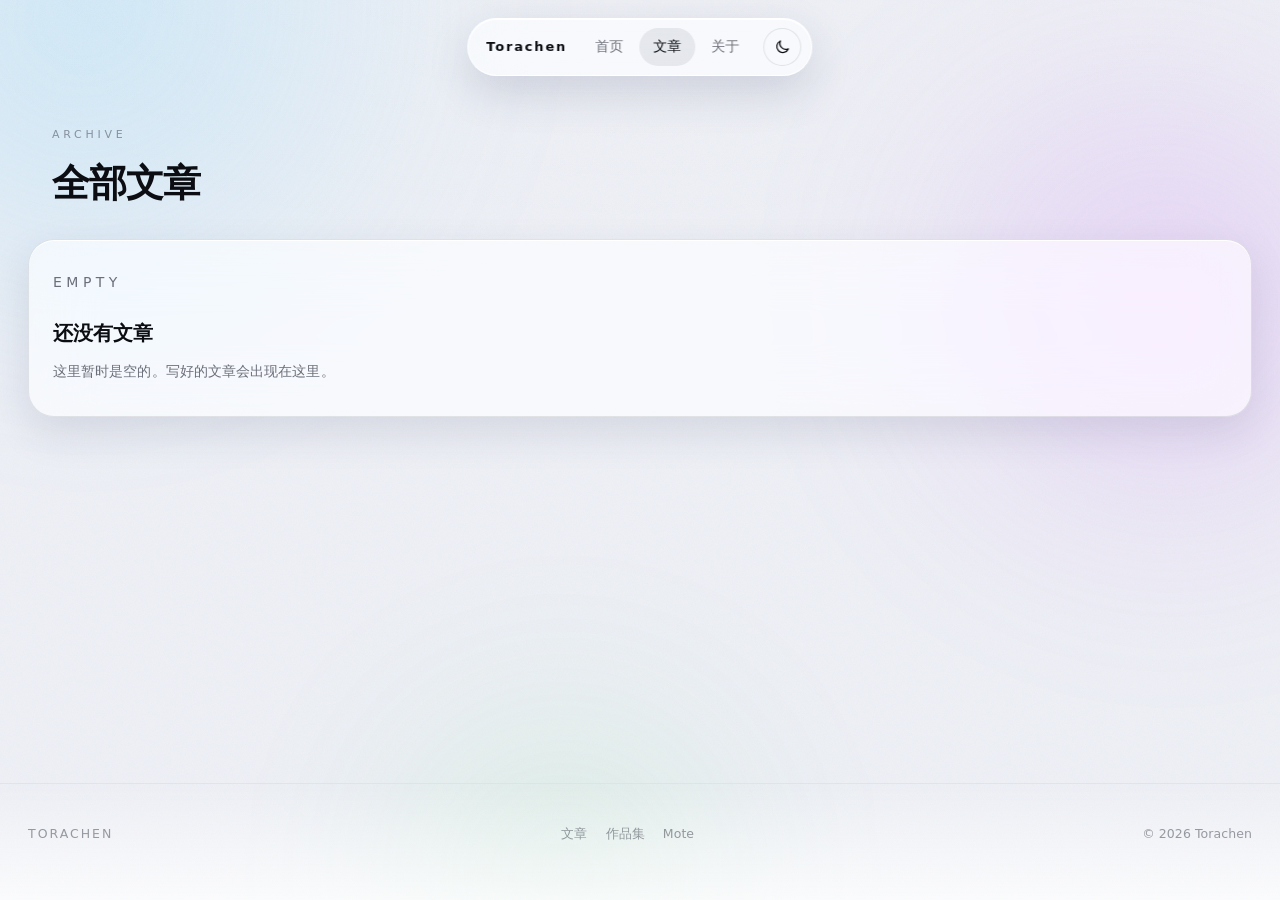
==== commit 3d5cb467: "New blog home with iOS-style hero; move portfolio to /portfolio/" ====
--- a/blog/index.html
+++ b/blog/index.html
@@ -2,7 +2,7 @@
 <html lang="zh-CN">
 <head>
 <meta charset="utf-8">
-<meta name="build" content="20261121031711">
+<meta name="build" content="20261121143733">
 <meta name="viewport" content="width=device-width,initial-scale=1,viewport-fit=cover">
 <title>Torachen · 全部文章</title>
 <meta name="description" content="浏览器、界面与手绘。记录产品设计、工程实践与反复打磨的细节。">
@@ -11,8 +11,8 @@
 <meta property="og:description" content="浏览器、界面与手绘。记录产品设计、工程实践与反复打磨的细节。">
 <meta property="og:type" content="website">
 <link rel="icon" href="/assets/favicon.svg" type="image/svg+xml">
-<link rel="stylesheet" href="/assets/site.css?v=20261121031711">
-<link rel="stylesheet" href="/assets/pygments.css?v=20261121031711">
+<link rel="stylesheet" href="/assets/site.css?v=20261121143733">
+<link rel="stylesheet" href="/assets/pygments.css?v=20261121143733">
 <script>try{var t=localStorage.getItem('theme');if(!t){t=(window.matchMedia&&matchMedia('(prefers-color-scheme: light)').matches)?'light':'dark';}document.documentElement.dataset.theme=t;}catch(e){document.documentElement.dataset.theme='dark';}</script>
 
 </head>
@@ -58,6 +58,6 @@
     <div class="f-copy">© 2026 Torachen</div>
   </div>
 </footer>
-<script src="/assets/site.js?v=20261121031711" defer></script>
+<script src="/assets/site.js?v=20261121143733" defer></script>
 </body>
 </html>
--- a/assets/site.css
+++ b/assets/site.css
@@ -162,7 +162,7 @@
 /* ---------- sections ---------- */
 .section{max-width:var(--maxw);margin:0 auto;padding:64px 28px}
 .section-head{display:flex;align-items:flex-end;justify-content:space-between;gap:20px;margin-bottom:26px}
-.section-head>div{padding-left:24px}
+.section-head>div{padding-left:44px}
 .kicker{font-size:11px;letter-spacing:.32em;color:var(--faint);text-transform:uppercase;margin-bottom:12px}
 .section h2,.page h1{font-size:clamp(26px,3.2vw,38px);font-weight:600;letter-spacing:-.025em;line-height:1.15}
 .more{font-size:13.5px;color:var(--muted);display:inline-flex;align-items:center;gap:8px;padding:10px 16px;border-radius:999px;border:1px solid var(--line);transition:transform .4s var(--spring),color .3s,background .3s}
@@ -347,6 +347,7 @@
   .article-body{grid-template-columns:minmax(0,1fr)}
   .toc{display:none}
   .about-card{grid-template-columns:1fr;padding:32px}
+  .section-head>div{padding-left:32px}
   .about-orb{height:200px}
 }
 @media (max-width:640px){
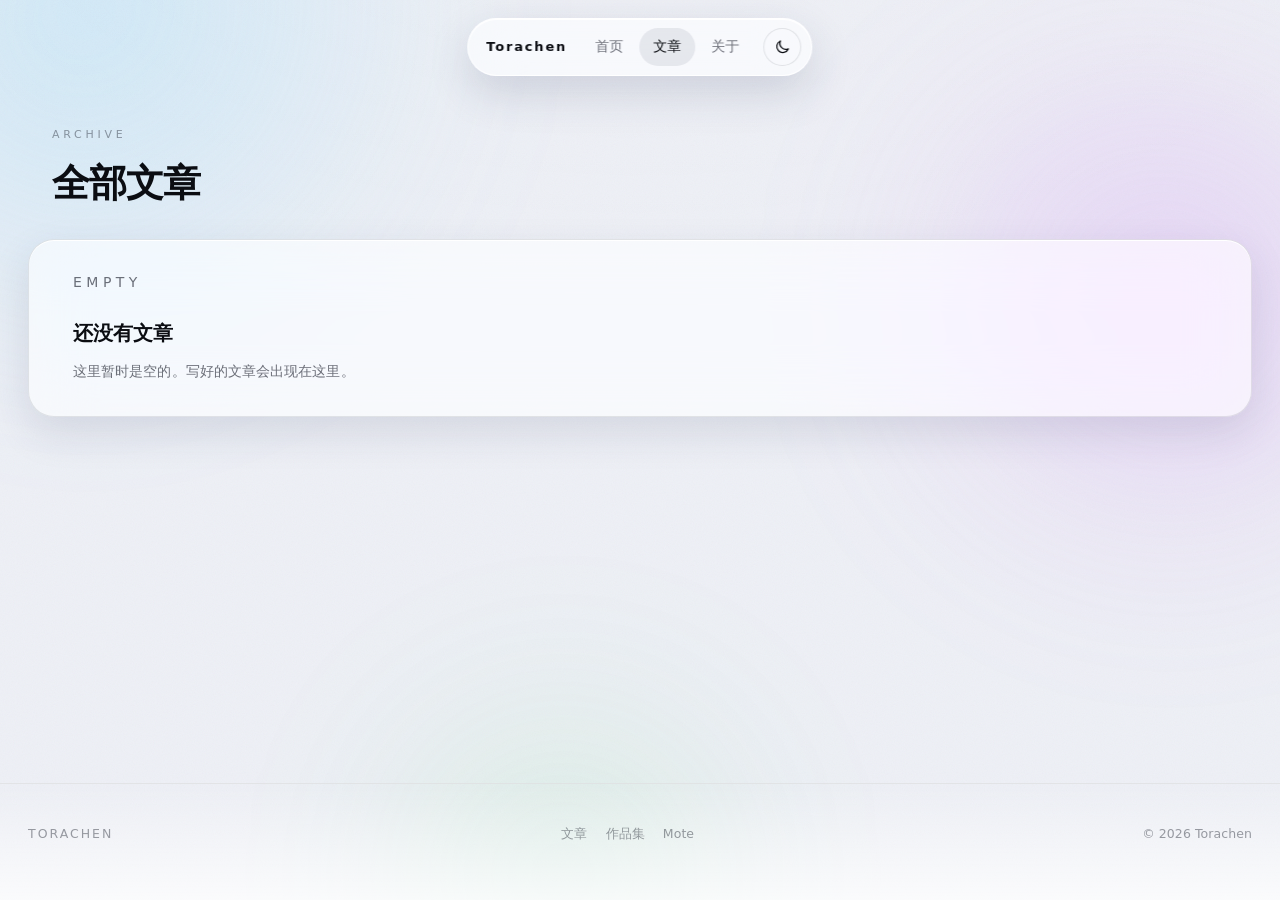
==== commit 615deb5e: "New blog home with iOS-style hero; move portfolio to /portfolio/" ====
--- a/blog/index.html
+++ b/blog/index.html
@@ -2,7 +2,7 @@
 <html lang="zh-CN">
 <head>
 <meta charset="utf-8">
-<meta name="build" content="20261121143733">
+<meta name="build" content="20261121190956">
 <meta name="viewport" content="width=device-width,initial-scale=1,viewport-fit=cover">
 <title>Torachen · 全部文章</title>
 <meta name="description" content="浏览器、界面与手绘。记录产品设计、工程实践与反复打磨的细节。">
@@ -11,8 +11,8 @@
 <meta property="og:description" content="浏览器、界面与手绘。记录产品设计、工程实践与反复打磨的细节。">
 <meta property="og:type" content="website">
 <link rel="icon" href="/assets/favicon.svg" type="image/svg+xml">
-<link rel="stylesheet" href="/assets/site.css?v=20261121143733">
-<link rel="stylesheet" href="/assets/pygments.css?v=20261121143733">
+<link rel="stylesheet" href="/assets/site.css?v=20261121190956">
+<link rel="stylesheet" href="/assets/pygments.css?v=20261121190956">
 <script>try{var t=localStorage.getItem('theme');if(!t){t=(window.matchMedia&&matchMedia('(prefers-color-scheme: light)').matches)?'light':'dark';}document.documentElement.dataset.theme=t;}catch(e){document.documentElement.dataset.theme='dark';}</script>
 
 </head>
@@ -58,6 +58,6 @@
     <div class="f-copy">© 2026 Torachen</div>
   </div>
 </footer>
-<script src="/assets/site.js?v=20261121143733" defer></script>
+<script src="/assets/site.js?v=20261121190956" defer></script>
 </body>
 </html>
--- a/assets/site.css
+++ b/assets/site.css
@@ -23,6 +23,7 @@
   --ease-out:cubic-bezier(.22,.61,.36,1);
   --nav-h:58px;
   --maxw:1720px;
+  --card-pad:44px;
 }
 html[data-theme="light"]{
   --bg:#eef0f6;
@@ -162,7 +163,7 @@
 /* ---------- sections ---------- */
 .section{max-width:var(--maxw);margin:0 auto;padding:64px 28px}
 .section-head{display:flex;align-items:flex-end;justify-content:space-between;gap:20px;margin-bottom:26px}
-.section-head>div{padding-left:44px}
+.section-head>div{padding-left:calc(var(--card-pad) + 1px)}
 .kicker{font-size:11px;letter-spacing:.32em;color:var(--faint);text-transform:uppercase;margin-bottom:12px}
 .section h2,.page h1{font-size:clamp(26px,3.2vw,38px);font-weight:600;letter-spacing:-.025em;line-height:1.15}
 .more{font-size:13.5px;color:var(--muted);display:inline-flex;align-items:center;gap:8px;padding:10px 16px;border-radius:999px;border:1px solid var(--line);transition:transform .4s var(--spring),color .3s,background .3s}
@@ -181,7 +182,7 @@
 .post-card:hover{transform:translateY(-7px) scale(1.012);border-color:rgba(255,255,255,.24);box-shadow:inset 0 1px 0 rgba(255,255,255,.25),0 36px 80px rgba(0,0,0,.45)}
 .post-card:hover::after{opacity:1}
 html[data-theme="light"] .post-card{background:var(--glass-2);box-shadow:inset 0 1px 0 #fff,0 16px 40px rgba(40,50,90,.12);border-color:rgba(255,255,255,.9)}
-.pc-link{display:flex;flex-direction:column;height:100%;padding:24px;gap:12px}
+.pc-link{display:flex;flex-direction:column;height:100%;padding:24px var(--card-pad);gap:12px}
 .pc-meta{display:flex;align-items:center;gap:10px;font-size:11.5px;letter-spacing:.14em;color:var(--faint);text-transform:uppercase}
 .pc-meta .dot,.meta .dot{width:3px;height:3px;border-radius:50%;background:currentColor;opacity:.6}
 .pc-title{font-size:20px;line-height:1.35;font-weight:600;letter-spacing:-.01em;transition:color .3s}
@@ -204,7 +205,7 @@
 html[data-theme="light"] .chip.active{color:#05202e}
 
 /* ---------- about ---------- */
-.about-card{display:grid;grid-template-columns:1.55fr .45fr;align-items:center;gap:30px;padding:44px;border-radius:32px;border:1px solid var(--line);background:var(--glass);-webkit-backdrop-filter:blur(30px) saturate(170%);backdrop-filter:blur(30px) saturate(170%);box-shadow:inset 0 1px 0 rgba(255,255,255,.18),var(--shadow);overflow:hidden}
+.about-card{display:grid;grid-template-columns:1.55fr .45fr;align-items:center;gap:30px;padding:var(--card-pad);border-radius:32px;border:1px solid var(--line);background:var(--glass);-webkit-backdrop-filter:blur(30px) saturate(170%);backdrop-filter:blur(30px) saturate(170%);box-shadow:inset 0 1px 0 rgba(255,255,255,.18),var(--shadow);overflow:hidden}
 .about-text h2{margin-bottom:14px}
 .about-text p{color:var(--muted);font-size:15px;line-height:1.85}
 .bio p{margin-top:12px}
@@ -254,7 +255,7 @@
 
 
 /* ---------- empty state ---------- */
-.empty-state{grid-column:1/-1;display:flex;flex-direction:column;align-items:flex-start;gap:10px;padding:30px 24px 32px;border-radius:26px}
+.empty-state{grid-column:1/-1;display:flex;flex-direction:column;align-items:flex-start;gap:10px;padding:30px var(--card-pad) 32px;border-radius:26px}
 .empty-state h3{font-size:20px;font-weight:600}
 .empty-state p{color:var(--muted);font-size:14px;max-width:520px;line-height:1.8}
 .empty-state .btn{margin-top:10px}
@@ -346,8 +347,8 @@
   .posts{grid-template-columns:repeat(2,minmax(0,1fr))}
   .article-body{grid-template-columns:minmax(0,1fr)}
   .toc{display:none}
-  .about-card{grid-template-columns:1fr;padding:32px}
-  .section-head>div{padding-left:32px}
+  .about-card{grid-template-columns:1fr}
+  :root{--card-pad:32px}
   .about-orb{height:200px}
 }
 @media (max-width:640px){
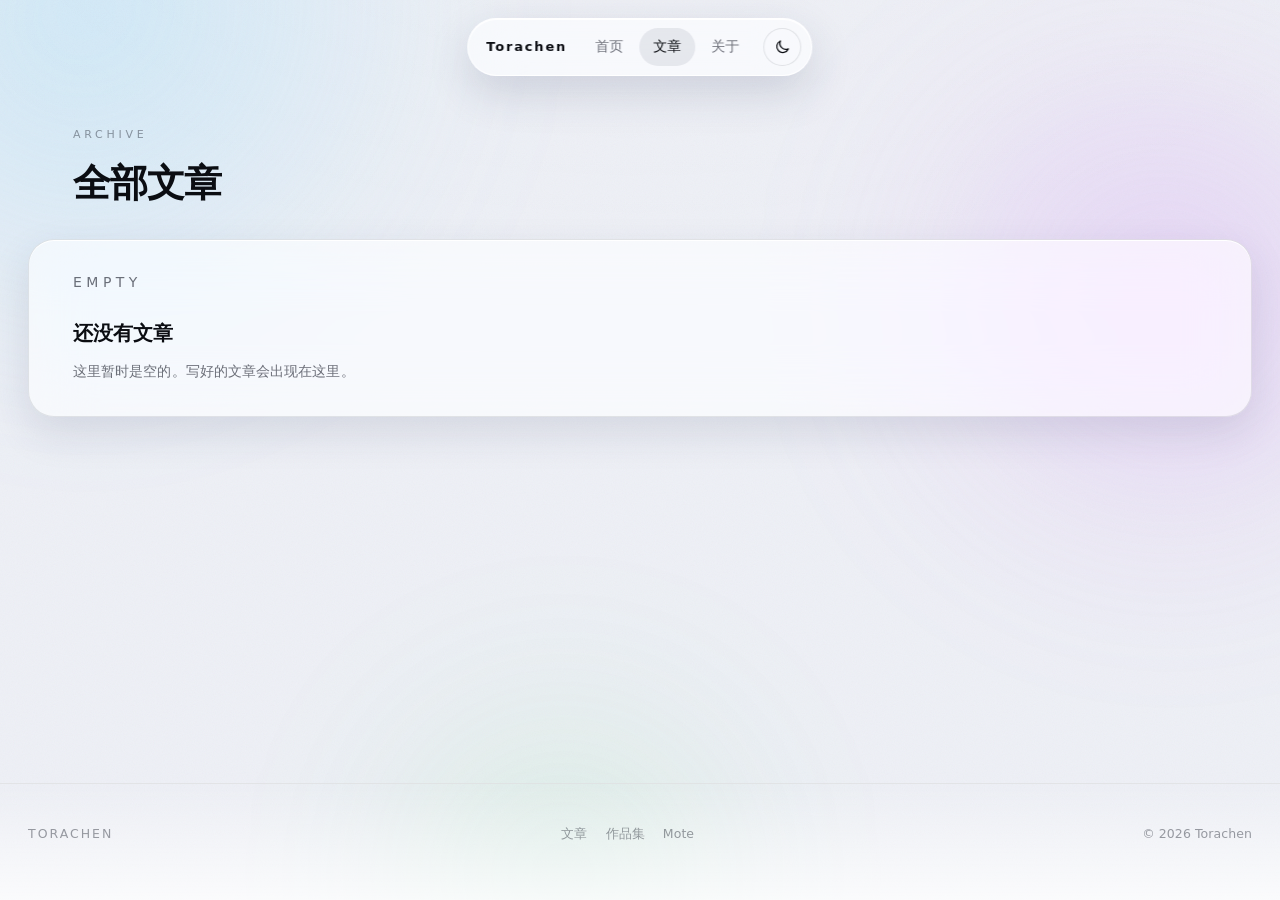
==== commit d7aa273b: "New blog home with iOS-style hero; move portfolio to /portfolio/" ====
--- a/blog/index.html
+++ b/blog/index.html
@@ -2,7 +2,7 @@
 <html lang="zh-CN">
 <head>
 <meta charset="utf-8">
-<meta name="build" content="20261121190956">
+<meta name="build" content="20261121191301">
 <meta name="viewport" content="width=device-width,initial-scale=1,viewport-fit=cover">
 <title>Torachen · 全部文章</title>
 <meta name="description" content="浏览器、界面与手绘。记录产品设计、工程实践与反复打磨的细节。">
@@ -11,8 +11,8 @@
 <meta property="og:description" content="浏览器、界面与手绘。记录产品设计、工程实践与反复打磨的细节。">
 <meta property="og:type" content="website">
 <link rel="icon" href="/assets/favicon.svg" type="image/svg+xml">
-<link rel="stylesheet" href="/assets/site.css?v=20261121190956">
-<link rel="stylesheet" href="/assets/pygments.css?v=20261121190956">
+<link rel="stylesheet" href="/assets/site.css?v=20261121191301">
+<link rel="stylesheet" href="/assets/pygments.css?v=20261121191301">
 <script>try{var t=localStorage.getItem('theme');if(!t){t=(window.matchMedia&&matchMedia('(prefers-color-scheme: light)').matches)?'light':'dark';}document.documentElement.dataset.theme=t;}catch(e){document.documentElement.dataset.theme='dark';}</script>
 
 </head>
@@ -58,6 +58,6 @@
     <div class="f-copy">© 2026 Torachen</div>
   </div>
 </footer>
-<script src="/assets/site.js?v=20261121190956" defer></script>
+<script src="/assets/site.js?v=20261121191301" defer></script>
 </body>
 </html>
--- a/assets/site.css
+++ b/assets/site.css
@@ -241,7 +241,7 @@
 /* ---------- archive / search ---------- */
 .page{max-width:var(--maxw);margin:0 auto;padding:clamp(110px,14vh,160px) 28px 40px}
 .list-head h1{margin:18px 0 14px}
-.list-head>.eyebrow,.list-head>h1,.list-head>.lede{padding-left:24px}
+.list-head>.eyebrow,.list-head>h1,.list-head>.lede{padding-left:calc(var(--card-pad) + 1px)}
 .search-wrap{position:relative;margin-top:34px;display:flex;align-items:center;gap:12px;padding:0 18px;height:58px;border-radius:999px;border:1px solid var(--line);background:var(--glass);-webkit-backdrop-filter:blur(28px) saturate(180%);backdrop-filter:blur(28px) saturate(180%);box-shadow:inset 0 1px 0 rgba(255,255,255,.18),0 18px 50px rgba(0,0,0,.3);transition:border-color .3s,box-shadow .3s,transform .4s var(--spring)}
 .search-wrap:focus-within{border-color:rgba(90,200,250,.55);box-shadow:inset 0 1px 0 rgba(255,255,255,.25),0 22px 60px rgba(0,0,0,.38),0 0 0 4px rgba(90,200,250,.12);transform:translateY(-1px)}
 .search-wrap .s-icon{color:var(--faint);flex:0 0 auto}
@@ -263,13 +263,13 @@
 /* ---------- article ---------- */
 .progress{position:fixed;left:0;top:0;height:2px;width:0;z-index:60;background:linear-gradient(90deg,var(--accent),var(--accent-2));box-shadow:0 0 12px rgba(90,200,250,.7)}
 .article-wrap{position:relative;z-index:1;max-width:var(--maxw);margin:0 auto;padding:clamp(110px,14vh,150px) 28px 20px}
-.article-head{max-width:1160px}
+.article-head{max-width:1160px;padding-left:calc(var(--card-pad) + 1px)}
 .back{font-size:12.5px;color:var(--faint);transition:color .25s}
 .back:hover{color:var(--text)}
 .article-head h1{font-size:clamp(32px,4.4vw,54px);line-height:1.12;letter-spacing:-.03em;font-weight:600;margin:18px 0 20px}
 .meta{display:flex;align-items:center;flex-wrap:wrap;gap:10px;font-size:12px;color:var(--faint);letter-spacing:.1em;text-transform:uppercase}
 .meta .tag{text-transform:none;letter-spacing:0}
-.article-body{display:grid;grid-template-columns:minmax(0,1fr) 240px;gap:64px;margin-top:40px;align-items:start}
+.article-body{display:grid;grid-template-columns:minmax(0,1fr) 240px;gap:64px;margin-top:40px;align-items:start;padding-left:calc(var(--card-pad) + 1px)}
 .prose{max-width:1280px;font-size:17px;line-height:1.9;color:rgba(240,244,255,.88)}
 html[data-theme="light"] .prose{color:rgba(16,20,32,.88)}
 .prose h2{font-size:26px;line-height:1.3;letter-spacing:-.02em;margin:52px 0 16px;font-weight:600;color:var(--text)}
@@ -298,7 +298,7 @@
 .toc li{margin:7px 0}
 .toc a{color:var(--muted);transition:color .25s}
 .toc a:hover{color:var(--text)}
-.pager{display:grid;grid-template-columns:1fr 1fr;gap:16px;margin:72px 0 40px;max-width:1160px}
+.pager{display:grid;grid-template-columns:1fr 1fr;gap:16px;margin:72px 0 40px;max-width:1160px;padding-left:calc(var(--card-pad) + 1px)}
 .pager-link{display:flex;flex-direction:column;gap:8px;padding:22px 24px;border-radius:22px;border:1px solid var(--line);background:var(--glass);-webkit-backdrop-filter:blur(20px) saturate(160%);backdrop-filter:blur(20px) saturate(160%);transition:transform .45s var(--spring),border-color .3s,background .3s}
 .pager-link:hover{transform:translateY(-4px);border-color:rgba(255,255,255,.24);background:rgba(255,255,255,.08)}
 .pager-link span{font-size:11px;letter-spacing:.2em;text-transform:uppercase;color:var(--faint)}
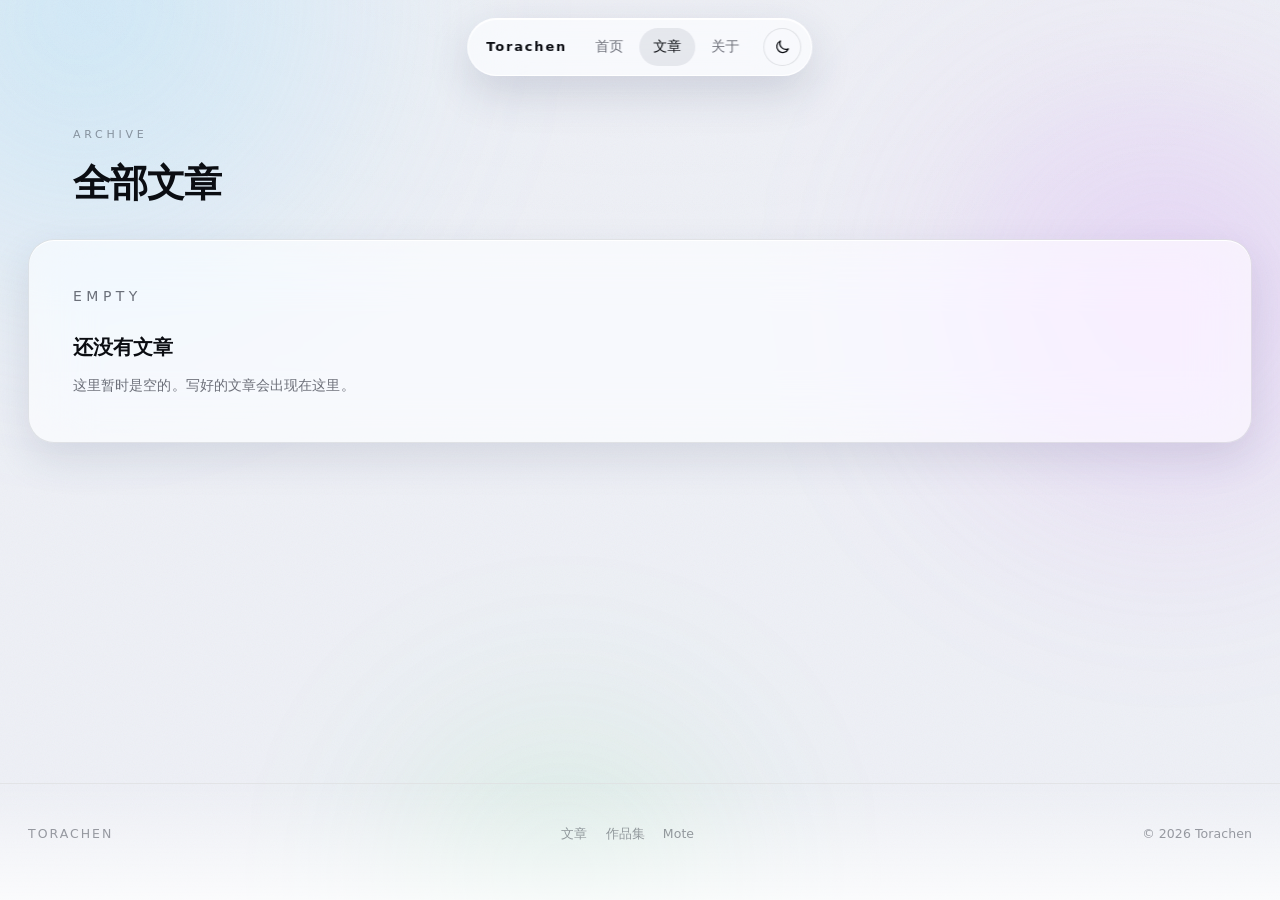
==== commit bfa9ccc4: "New blog home with iOS-style hero; move portfolio to /portfolio/" ====
--- a/blog/index.html
+++ b/blog/index.html
@@ -2,7 +2,7 @@
 <html lang="zh-CN">
 <head>
 <meta charset="utf-8">
-<meta name="build" content="20261121191301">
+<meta name="build" content="20261121191519">
 <meta name="viewport" content="width=device-width,initial-scale=1,viewport-fit=cover">
 <title>Torachen · 全部文章</title>
 <meta name="description" content="浏览器、界面与手绘。记录产品设计、工程实践与反复打磨的细节。">
@@ -11,8 +11,8 @@
 <meta property="og:description" content="浏览器、界面与手绘。记录产品设计、工程实践与反复打磨的细节。">
 <meta property="og:type" content="website">
 <link rel="icon" href="/assets/favicon.svg" type="image/svg+xml">
-<link rel="stylesheet" href="/assets/site.css?v=20261121191301">
-<link rel="stylesheet" href="/assets/pygments.css?v=20261121191301">
+<link rel="stylesheet" href="/assets/site.css?v=20261121191519">
+<link rel="stylesheet" href="/assets/pygments.css?v=20261121191519">
 <script>try{var t=localStorage.getItem('theme');if(!t){t=(window.matchMedia&&matchMedia('(prefers-color-scheme: light)').matches)?'light':'dark';}document.documentElement.dataset.theme=t;}catch(e){document.documentElement.dataset.theme='dark';}</script>
 
 </head>
@@ -58,6 +58,6 @@
     <div class="f-copy">© 2026 Torachen</div>
   </div>
 </footer>
-<script src="/assets/site.js?v=20261121191301" defer></script>
+<script src="/assets/site.js?v=20261121191519" defer></script>
 </body>
 </html>
--- a/assets/site.css
+++ b/assets/site.css
@@ -182,7 +182,7 @@
 .post-card:hover{transform:translateY(-7px) scale(1.012);border-color:rgba(255,255,255,.24);box-shadow:inset 0 1px 0 rgba(255,255,255,.25),0 36px 80px rgba(0,0,0,.45)}
 .post-card:hover::after{opacity:1}
 html[data-theme="light"] .post-card{background:var(--glass-2);box-shadow:inset 0 1px 0 #fff,0 16px 40px rgba(40,50,90,.12);border-color:rgba(255,255,255,.9)}
-.pc-link{display:flex;flex-direction:column;height:100%;padding:24px var(--card-pad);gap:12px}
+.pc-link{display:flex;flex-direction:column;height:100%;padding:var(--card-pad);gap:12px}
 .pc-meta{display:flex;align-items:center;gap:10px;font-size:11.5px;letter-spacing:.14em;color:var(--faint);text-transform:uppercase}
 .pc-meta .dot,.meta .dot{width:3px;height:3px;border-radius:50%;background:currentColor;opacity:.6}
 .pc-title{font-size:20px;line-height:1.35;font-weight:600;letter-spacing:-.01em;transition:color .3s}
@@ -255,7 +255,7 @@
 
 
 /* ---------- empty state ---------- */
-.empty-state{grid-column:1/-1;display:flex;flex-direction:column;align-items:flex-start;gap:10px;padding:30px var(--card-pad) 32px;border-radius:26px}
+.empty-state{grid-column:1/-1;display:flex;flex-direction:column;align-items:flex-start;gap:10px;padding:var(--card-pad);border-radius:26px}
 .empty-state h3{font-size:20px;font-weight:600}
 .empty-state p{color:var(--muted);font-size:14px;max-width:520px;line-height:1.8}
 .empty-state .btn{margin-top:10px}
@@ -299,7 +299,7 @@
 .toc a{color:var(--muted);transition:color .25s}
 .toc a:hover{color:var(--text)}
 .pager{display:grid;grid-template-columns:1fr 1fr;gap:16px;margin:72px 0 40px;max-width:1160px;padding-left:calc(var(--card-pad) + 1px)}
-.pager-link{display:flex;flex-direction:column;gap:8px;padding:22px 24px;border-radius:22px;border:1px solid var(--line);background:var(--glass);-webkit-backdrop-filter:blur(20px) saturate(160%);backdrop-filter:blur(20px) saturate(160%);transition:transform .45s var(--spring),border-color .3s,background .3s}
+.pager-link{display:flex;flex-direction:column;gap:8px;padding:var(--card-pad);border-radius:22px;border:1px solid var(--line);background:var(--glass);-webkit-backdrop-filter:blur(20px) saturate(160%);backdrop-filter:blur(20px) saturate(160%);transition:transform .45s var(--spring),border-color .3s,background .3s}
 .pager-link:hover{transform:translateY(-4px);border-color:rgba(255,255,255,.24);background:rgba(255,255,255,.08)}
 .pager-link span{font-size:11px;letter-spacing:.2em;text-transform:uppercase;color:var(--faint)}
 .pager-link b{font-size:15px;font-weight:500;line-height:1.4}
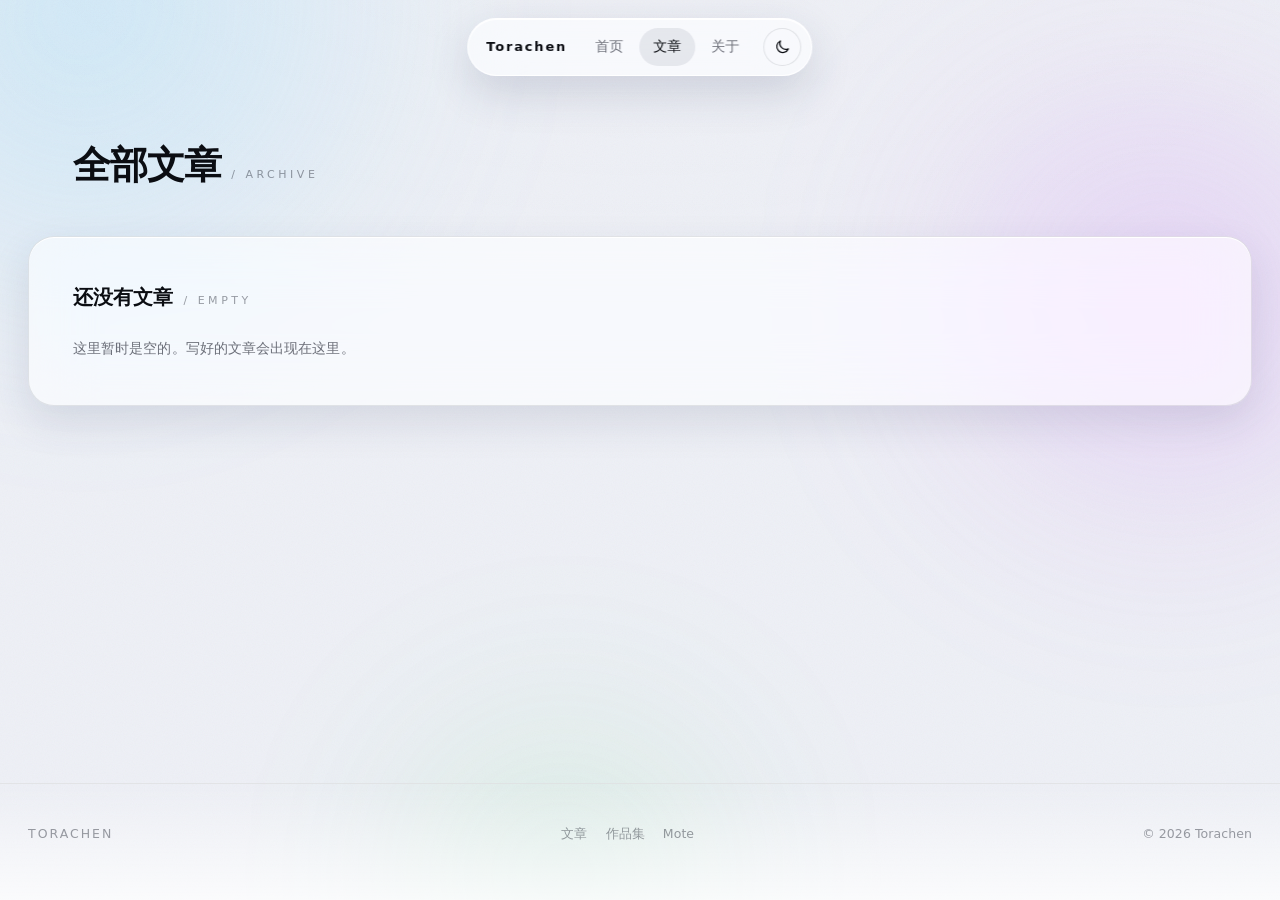
==== commit e8d6938f: "New blog home with iOS-style hero; move portfolio to /portfolio/" ====
--- a/blog/index.html
+++ b/blog/index.html
@@ -2,7 +2,7 @@
 <html lang="zh-CN">
 <head>
 <meta charset="utf-8">
-<meta name="build" content="20261121191519">
+<meta name="build" content="20261121192007">
 <meta name="viewport" content="width=device-width,initial-scale=1,viewport-fit=cover">
 <title>Torachen · 全部文章</title>
 <meta name="description" content="浏览器、界面与手绘。记录产品设计、工程实践与反复打磨的细节。">
@@ -11,8 +11,8 @@
 <meta property="og:description" content="浏览器、界面与手绘。记录产品设计、工程实践与反复打磨的细节。">
 <meta property="og:type" content="website">
 <link rel="icon" href="/assets/favicon.svg" type="image/svg+xml">
-<link rel="stylesheet" href="/assets/site.css?v=20261121191519">
-<link rel="stylesheet" href="/assets/pygments.css?v=20261121191519">
+<link rel="stylesheet" href="/assets/site.css?v=20261121192007">
+<link rel="stylesheet" href="/assets/pygments.css?v=20261121192007">
 <script>try{var t=localStorage.getItem('theme');if(!t){t=(window.matchMedia&&matchMedia('(prefers-color-scheme: light)').matches)?'light':'dark';}document.documentElement.dataset.theme=t;}catch(e){document.documentElement.dataset.theme='dark';}</script>
 
 </head>
@@ -35,14 +35,12 @@
 
 <main class="page">
   <section class="list-head">
-    <p class="eyebrow reveal">ARCHIVE</p>
-    <h1 class="reveal" style="--i:1">全部文章</h1>
+    <div class="head-line reveal"><h1>全部文章</h1><span class="kicker">/ ARCHIVE</span></div>
     
   </section>
   <div class="posts" id="posts">
     <div class="empty-state glass reveal">
-  <p class="kicker">EMPTY</p>
-  <h3>还没有文章</h3>
+  <div class="head-line"><h3>还没有文章</h3><span class="kicker">/ EMPTY</span></div>
   <p>这里暂时是空的。写好的文章会出现在这里。</p>
 </div>
   </div>
@@ -58,6 +56,6 @@
     <div class="f-copy">© 2026 Torachen</div>
   </div>
 </footer>
-<script src="/assets/site.js?v=20261121191519" defer></script>
+<script src="/assets/site.js?v=20261121192007" defer></script>
 </body>
 </html>
--- a/assets/site.css
+++ b/assets/site.css
@@ -109,6 +109,15 @@
 html[data-theme="light"] .theme .sun{display:none}
 
 
+
+/* ---------- inline kicker next to titles ---------- */
+.head-line{display:flex;align-items:baseline;gap:10px;flex-wrap:wrap}
+.head-line>*{margin:0}
+.head-line .kicker{color:var(--faint)}
+.list-head>.head-line{padding-left:calc(var(--card-pad) + 1px)}
+.list-head>.head-line + .lede{margin-top:14px}
+.about-text .head-line{margin-bottom:14px}
+
 /* ---------- layout ---------- */
 main{position:relative;z-index:1;flex:1 0 auto;width:100%}
 .hero{max-width:var(--maxw);margin:0 auto;padding:clamp(120px,16vh,180px) 28px 40px}
@@ -255,7 +264,7 @@
 
 
 /* ---------- empty state ---------- */
-.empty-state{grid-column:1/-1;display:flex;flex-direction:column;align-items:flex-start;gap:10px;padding:var(--card-pad);border-radius:26px}
+.empty-state{grid-column:1/-1;display:flex;flex-direction:column;align-items:flex-start;gap:14px;padding:var(--card-pad);border-radius:26px}
 .empty-state h3{font-size:20px;font-weight:600}
 .empty-state p{color:var(--muted);font-size:14px;max-width:520px;line-height:1.8}
 .empty-state .btn{margin-top:10px}
